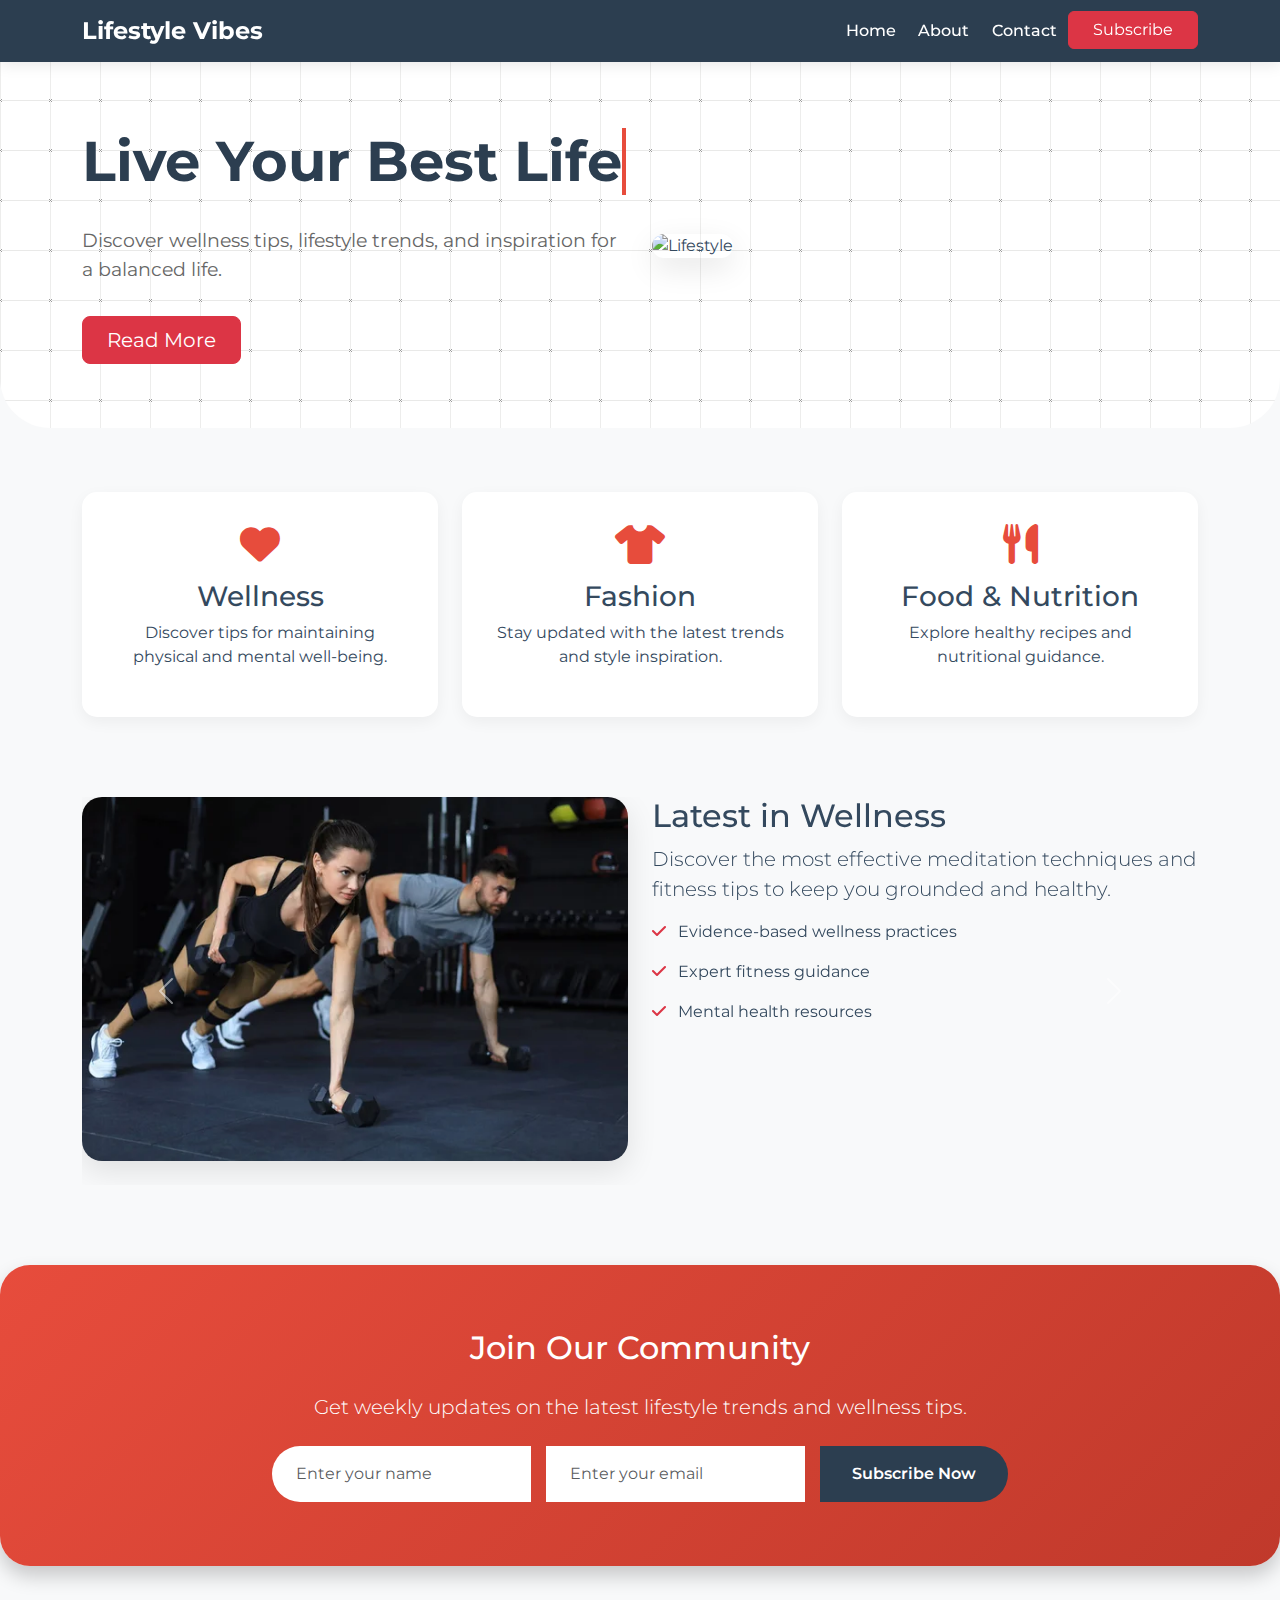
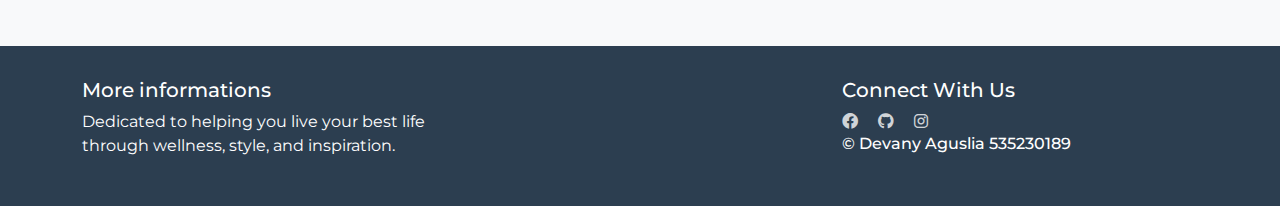
==== index.html @ 09cdf53d "Push lifestyle" ====
<!DOCTYPE html>
<html lang="en">

<head>
  <meta charset="UTF-8" />
  <meta name="viewport" content="width=device-width, initial-scale=1" />
  <title>Modern Lifestyle Theme</title>
  <link href="https://cdn.jsdelivr.net/npm/bootstrap@5.3.0-alpha1/dist/css/bootstrap.min.css" rel="stylesheet" />
  <link href="https://cdnjs.cloudflare.com/ajax/libs/font-awesome/6.0.0/css/all.min.css" rel="stylesheet" />
  <style>
    @import url('https://fonts.googleapis.com/css2?family=Montserrat:wght@300;400;500;600;700&display=swap');

    :root {
      --primary-color: #2c3e50;
      --accent-color: #e74c3c;
      --text-color: #34495e;
      --light-bg: #f8f9fa;
    }

    body {
      font-family: 'Montserrat', sans-serif;
      background-color: var(--light-bg);
      color: var(--text-color);
    }

    /* Cool infinite background scrolling animation. */
    @keyframes bg-scrolling {
      0% {
        background-position: 50px 50px;
      }

      100% {
        background-position: 100px 100px;
      }
    }

    /* Main styles */
    nav {
      background: var(--primary-color);
      backdrop-filter: blur(10px);
      box-shadow: 0 2px 15px rgba(0, 0, 0, 0.1);
    }

    nav .nav-link {
      color: white !important;
      font-weight: 500;
      padding: 0.5rem 1rem;
      margin: 0 0.2rem;
      border-radius: 5px;
      transition: all 0.3s ease;
    }

    .navbar-brand {
      font-weight: 700;
      color: white !important;
      font-size: 1.5rem;
    }

    .navbar-brand:hover {
      color: var(--accent-color) !important;
    }

    nav .nav-link:hover {
      color: var(--accent-color) !important;
    }

    @keyframes typing {
      0% {
        width: 0;
        opacity: 0;
      }

      50% {
        opacity: 1;
      }

      100% {
        width: 100%;
      }
    }

    .hero-title {
      display: inline-block;
      overflow: hidden;
      white-space: nowrap;
      border-right: 4px solid var(--accent-color);
      animation: typing 4s steps(40, end), blink-caret 0.75s step-end infinite;
    }

    @keyframes blink-caret {
      50% {
        border-color: transparent;
      }
    }

    .hero-section {
      padding: 8rem 0 4rem 0;
      margin-bottom: 4rem;
      border-radius: 0 0 50px 50px;
      background: url("[data-uri]") repeat 0 0;
      animation: bg-scrolling 10s infinite alternate;
    }

    .hero-title {
      font-size: 3.5rem;
      font-weight: 700;
      color: var(--primary-color);
      margin-bottom: 1.5rem;
    }

    .hero-subtitle {
      font-size: 1.2rem;
      color: #666;
      margin-bottom: 2rem;
    }

    .category-card {
      background: white;
      border-radius: 15px;
      padding: 2rem;
      margin-bottom: 2rem;
      transition: transform 0.3s ease, box-shadow 0.3s ease;
      border: none;
      box-shadow: 0 5px 15px rgba(0, 0, 0, 0.05);
    }

    .category-card:hover {
      transform: translateY(-5px);
      box-shadow: 0 8px 25px rgba(0, 0, 0, 0.1);
    }

    .category-icon {
      font-size: 2.5rem;
      color: var(--accent-color);
      margin-bottom: 1rem;
    }

    .featured-image {
      border-radius: 20px;
      box-shadow: 0 10px 30px rgba(0, 0, 0, 0.1);
      transition: transform 0.3s ease;
    }

    .featured-image:hover {
      transform: scale(1.02);
    }

    .subscribe-section {
      background: linear-gradient(135deg, #e74c3c 0%, #c0392b 100%);
      color: white;
      padding: 4rem 0;
      border-radius: 30px;
      margin: 5rem 0;
      box-shadow: 0 10px 20px rgba(0, 0, 0, 0.2);
    }

    .subscribe-form input {
      border: none;
      padding: 1rem 1.5rem;
      border-radius: 50px;
      margin-right: 1rem;
      transition: all 0.3s ease;
    }

    .subscribe-form input:focus {
      outline: none;
      box-shadow: 0 0 5px rgba(231, 76, 60, 0.7);
    }

    .btn-subscribe {
      background-color: var(--primary-color);
      color: white;
      border-radius: 50px;
      padding: 1rem 2rem;
      font-weight: 600;
      border: none;
      transition: all 0.3s ease;
    }

    .btn-subscribe:hover {
      background-color: #1a252f;
      transform: translateY(-2px);
    }

    footer {
      background-color: var(--primary-color);
      color: white;
      padding: 2rem 0;
      margin-top: 4rem;
    }

    footer a {
      color: rgba(255, 255, 255, 0.8);
      text-decoration: none;
      transition: color 0.3s ease;
    }

    footer a:hover {
      color: white;
    }
  </style>
</head>

<body>
  <!-- Navbar -->
  <nav class="navbar navbar-expand-lg fixed-top">
    <div class="container">
      <a class="navbar-brand" href="#home">Lifestyle Vibes</a>
      <div class="collapse navbar-collapse" id="navbarNav">
        <ul class="navbar-nav ms-auto">
          <li class="nav-item">
            <a class="nav-link active" href="#home">Home</a>
          </li>
          <li class="nav-item">
            <a class="nav-link" href="#about">About</a>
          </li>
          <li class="nav-item">
            <a class="nav-link" href="#contact">Contact</a>
          </li>
          <li class="nav-item">
            <a class="btn btn-danger px-4" href="#contact">Subscribe</a>
          </li>
        </ul>
      </div>
    </div>
  </nav>


  <!-- Hero Section -->
  <section id="home" class="hero-section">
    <div class="container">
      <div class="row align-items-center">
        <div class="col-lg-6">
          <h1 class="hero-title">Live Your Best Life</h1>
          <p class="hero-subtitle">Discover wellness tips, lifestyle trends, and inspiration for a balanced life.</p>
          <a href="https://www.healthline.com/nutrition/27-health-and-nutrition-tips#sodas"
            class="btn btn-danger btn-lg px-4">Read More</a>
        </div>
        <div class="col-lg-6">
          <img
            src="https://images.unsplash.com/photo-1507919909716-c8262e491cde?q=80&w=1932&auto=format&fit=crop&ixlib=rb-4.0.3&ixid=M3wxMjA3fDB8MHxwaG90by1wYWdlfHx8fGVufDB8fHx8fA%3D%3D"
            alt="Lifestyle" class="img-fluid featured-image">
        </div>
      </div>
    </div>
  </section>

  <!-- Categories -->
  <section id="about" class="container">
    <div class="row">
      <div class="col-md-4">
        <div class="category-card text-center">
          <i class="fas fa-heart category-icon"></i>
          <h3>Wellness</h3>
          <p>Discover tips for maintaining physical and mental well-being.</p>
        </div>
      </div>
      <div class="col-md-4">
        <div class="category-card text-center">
          <i class="fas fa-tshirt category-icon"></i>
          <h3>Fashion</h3>
          <p>Stay updated with the latest trends and style inspiration.</p>
        </div>
      </div>
      <div class="col-md-4">
        <div class="category-card text-center">
          <i class="fas fa-utensils category-icon"></i>
          <h3>Food & Nutrition</h3>
          <p>Explore healthy recipes and nutritional guidance.</p>
        </div>
      </div>
    </div>
  </section>

  <!-- Featured Content Carousel -->
  <section class="container mt-5">
    <div id="featuredCarousel" class="carousel slide" data-bs-ride="carousel" data-bs-interval="1800">
      <div class="carousel-inner">
        <!-- Carousel Item 1 -->
        <div class="carousel-item active">
          <div class="row">
            <div class="col-lg-6">
              <img src="img/fitness.jpg" alt="Featured content 1" class="img-fluid featured-image mb-4">
            </div>
            <div class="col-lg-6">
              <h2>Latest in Wellness</h2>
              <p class="lead">Discover the most effective meditation techniques and fitness tips to keep you grounded
                and
                healthy.</p>
              <ul class="list-unstyled">
                <li class="mb-3"><i class="fas fa-check text-danger me-2"></i> Evidence-based wellness practices</li>
                <li class="mb-3"><i class="fas fa-check text-danger me-2"></i> Expert fitness guidance</li>
                <li class="mb-3"><i class="fas fa-check text-danger me-2"></i> Mental health resources</li>
              </ul>
            </div>
          </div>
        </div>

        <!-- Carousel Item 2 -->
        <div class="carousel-item">
          <div class="row">
            <div class="col-lg-6">
              <img src="img/health-eating.jpg" alt="Featured content 2" class="img-fluid featured-image mb-4">
            </div>
            <div class="col-lg-6">
              <h2>Healthy Eating Habits</h2>
              <p class="lead">Explore the best ways to maintain a balanced diet and stay energized throughout the day.
              </p>
              <ul class="list-unstyled">
                <li class="mb-3"><i class="fas fa-check text-danger me-2"></i> Nutritional advice</li>
                <li class="mb-3"><i class="fas fa-check text-danger me-2"></i> Healthy recipes</li>
                <li class="mb-3"><i class="fas fa-check text-danger me-2"></i> Expert opinions on food habits</li>
              </ul>
            </div>
          </div>
        </div>

        <!-- Carousel Item 3 -->
        <div class="carousel-item">
          <div class="row">
            <div class="col-lg-6">
              <img src="img/mental.jpg" alt="Featured content 3" class="img-fluid featured-image mb-4">
            </div>
            <div class="col-lg-6">
              <h2>Mental Well-being</h2>
              <p class="lead">Learn more about mindfulness practices and mental health support for a balanced life.</p>
              <ul class="list-unstyled">
                <li class="mb-3"><i class="fas fa-check text-danger me-2"></i> Mental health resources</li>
                <li class="mb-3"><i class="fas fa-check text-danger me-2"></i> Mindfulness techniques</li>
                <li class="mb-3"><i class="fas fa-check text-danger me-2"></i> Stress-relief strategies</li>
              </ul>
            </div>
          </div>
        </div>
      </div>

      <!-- Carousel Controls -->
      <button class="carousel-control-prev" type="button" data-bs-target="#featuredCarousel" data-bs-slide="prev">
        <span class="carousel-control-prev-icon" aria-hidden="true"></span>
        <span class="visually-hidden">Previous</span>
      </button>
      <button class="carousel-control-next" type="button" data-bs-target="#featuredCarousel" data-bs-slide="next">
        <span class="carousel-control-next-icon" aria-hidden="true"></span>
        <span class="visually-hidden">Next</span>
      </button>
    </div>
  </section>


  <!-- Subscribe Section -->
  <section id="contact" class="subscribe-section">
    <div class="container text-center">
      <h2 class="mb-4">Join Our Community</h2>
      <p class="lead mb-4">Get weekly updates on the latest lifestyle trends and wellness tips.</p>
      <form class="subscribe-form">
        <div class="row justify-content-center">
          <div class="col-md-8">
            <div class="input-group">
              <input type="text" id="name" class="form-control" placeholder="Enter your name" required>
              <input type="email" id="email" class="form-control" placeholder="Enter your email" required>
              <button class="btn-subscribe" type="submit">Subscribe Now</button>
            </div>
          </div>
        </div>
      </form>
    </div>
  </section>


  <!-- Footer -->
  <footer>
    <div class="container">
      <div class="row">
        <div class="col-md-4">
          <h5>More informations</h5>
          <p>Dedicated to helping you live your best life through wellness, style, and inspiration.</p>
        </div>
        <div class="col-md-4">

        </div>
        <div class="col-md-4">
          <h5>Connect With Us</h5>
          <div class="social-icons">
            <a href="https://www.facebook.com/devanyaguslia29" class="me-3"><i class="fab fa-facebook"></i></a>
            <a href="https://github.com/DevanyAguslia" class="me-3"><i class="fab fa-github"></i></a>
            <a href="https://www.instagram.com/devany.aguslia/" class="me-3"><i class="fab fa-instagram"></i></a>
            <h6>© Devany Aguslia 535230189</h6>
          </div>
        </div>
      </div>
    </div>
  </footer>

  <!-- Bootstrap & jQuery -->
  <script src="https://cdn.jsdelivr.net/npm/bootstrap@5.3.0-alpha1/dist/js/bootstrap.bundle.min.js"></script>
  <script src="https://code.jquery.com/jquery-3.6.0.min.js"></script>

  <!-- Custom Script for LocalStorage -->
  <script>
    $(document).ready(function () {
      // When the form is submitted
      $('.subscribe-form').on('submit', function (event) {
        event.preventDefault(); // Prevent form from reloading the page

        // Get values from the name and email inputs
        var name = $('#name').val();
        var email = $('#email').val();

        // Save name and email to localStorage
        if (name && email) {
          localStorage.setItem('subscriberName', name);
          localStorage.setItem('subscriberEmail', email);
          alert('Name saved: ' + name + '\nEmail saved: ' + email);

          // Clear input fields after submission
          $('#name').val('');
          $('#email').val('');
        } else {
          alert('Please enter your name and email.');
        }
      });
    });
  </script>
</body>

</html>
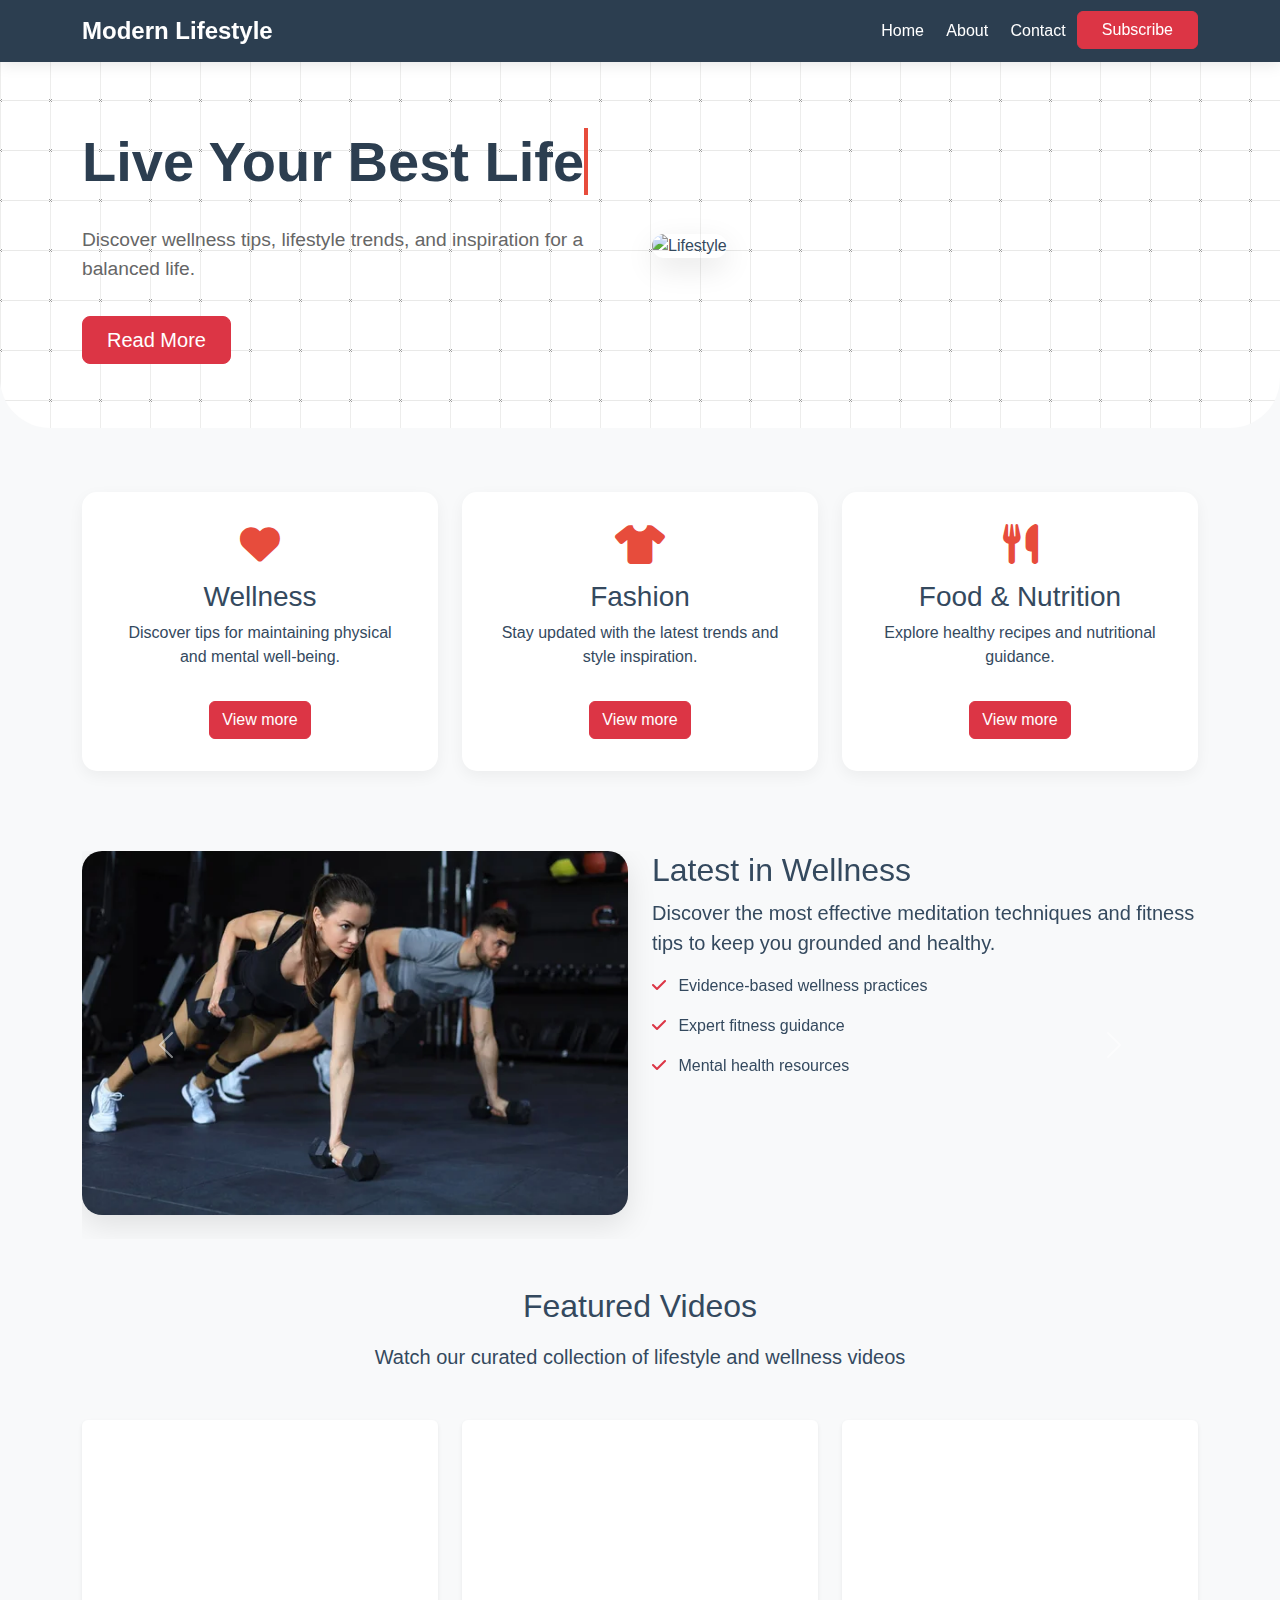
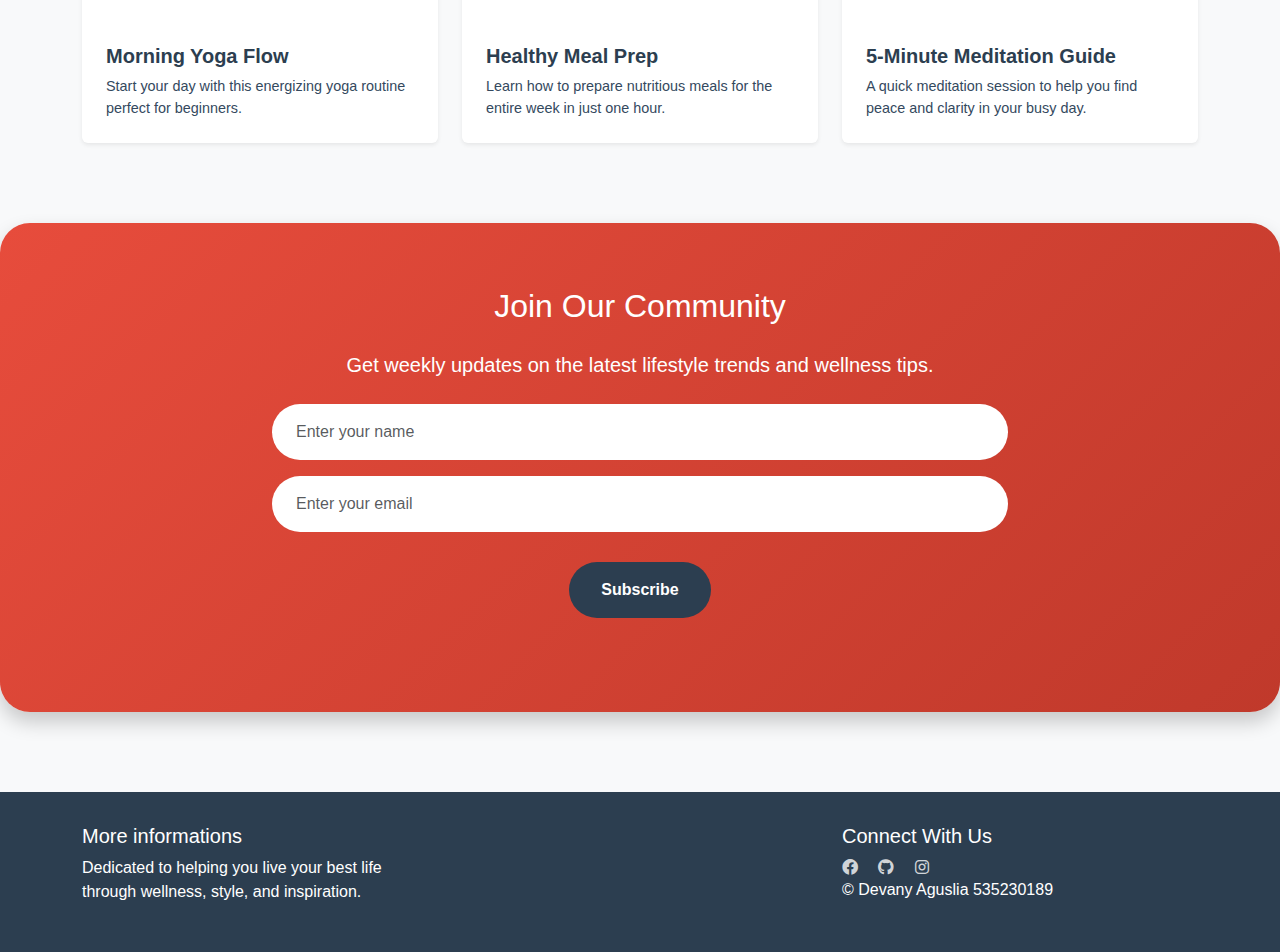
==== commit 0bb04cf1: "Push dari devany" ====
--- a/index.html
+++ b/index.html
@@ -4,208 +4,21 @@
 <head>
   <meta charset="UTF-8" />
   <meta name="viewport" content="width=device-width, initial-scale=1" />
-  <title>Modern Lifestyle Theme</title>
+  <title>Modern Lifestyle</title>
   <link href="https://cdn.jsdelivr.net/npm/bootstrap@5.3.0-alpha1/dist/css/bootstrap.min.css" rel="stylesheet" />
   <link href="https://cdnjs.cloudflare.com/ajax/libs/font-awesome/6.0.0/css/all.min.css" rel="stylesheet" />
-  <style>
-    @import url('https://fonts.googleapis.com/css2?family=Montserrat:wght@300;400;500;600;700&display=swap');
-
-    :root {
-      --primary-color: #2c3e50;
-      --accent-color: #e74c3c;
-      --text-color: #34495e;
-      --light-bg: #f8f9fa;
-    }
-
-    body {
-      font-family: 'Montserrat', sans-serif;
-      background-color: var(--light-bg);
-      color: var(--text-color);
-    }
-
-    /* Cool infinite background scrolling animation. */
-    @keyframes bg-scrolling {
-      0% {
-        background-position: 50px 50px;
-      }
-
-      100% {
-        background-position: 100px 100px;
-      }
-    }
-
-    /* Main styles */
-    nav {
-      background: var(--primary-color);
-      backdrop-filter: blur(10px);
-      box-shadow: 0 2px 15px rgba(0, 0, 0, 0.1);
-    }
-
-    nav .nav-link {
-      color: white !important;
-      font-weight: 500;
-      padding: 0.5rem 1rem;
-      margin: 0 0.2rem;
-      border-radius: 5px;
-      transition: all 0.3s ease;
-    }
-
-    .navbar-brand {
-      font-weight: 700;
-      color: white !important;
-      font-size: 1.5rem;
-    }
-
-    .navbar-brand:hover {
-      color: var(--accent-color) !important;
-    }
-
-    nav .nav-link:hover {
-      color: var(--accent-color) !important;
-    }
-
-    @keyframes typing {
-      0% {
-        width: 0;
-        opacity: 0;
-      }
-
-      50% {
-        opacity: 1;
-      }
-
-      100% {
-        width: 100%;
-      }
-    }
-
-    .hero-title {
-      display: inline-block;
-      overflow: hidden;
-      white-space: nowrap;
-      border-right: 4px solid var(--accent-color);
-      animation: typing 4s steps(40, end), blink-caret 0.75s step-end infinite;
-    }
-
-    @keyframes blink-caret {
-      50% {
-        border-color: transparent;
-      }
-    }
-
-    .hero-section {
-      padding: 8rem 0 4rem 0;
-      margin-bottom: 4rem;
-      border-radius: 0 0 50px 50px;
-      background: url("[data-uri]") repeat 0 0;
-      animation: bg-scrolling 10s infinite alternate;
-    }
-
-    .hero-title {
-      font-size: 3.5rem;
-      font-weight: 700;
-      color: var(--primary-color);
-      margin-bottom: 1.5rem;
-    }
-
-    .hero-subtitle {
-      font-size: 1.2rem;
-      color: #666;
-      margin-bottom: 2rem;
-    }
-
-    .category-card {
-      background: white;
-      border-radius: 15px;
-      padding: 2rem;
-      margin-bottom: 2rem;
-      transition: transform 0.3s ease, box-shadow 0.3s ease;
-      border: none;
-      box-shadow: 0 5px 15px rgba(0, 0, 0, 0.05);
-    }
-
-    .category-card:hover {
-      transform: translateY(-5px);
-      box-shadow: 0 8px 25px rgba(0, 0, 0, 0.1);
-    }
-
-    .category-icon {
-      font-size: 2.5rem;
-      color: var(--accent-color);
-      margin-bottom: 1rem;
-    }
-
-    .featured-image {
-      border-radius: 20px;
-      box-shadow: 0 10px 30px rgba(0, 0, 0, 0.1);
-      transition: transform 0.3s ease;
-    }
-
-    .featured-image:hover {
-      transform: scale(1.02);
-    }
-
-    .subscribe-section {
-      background: linear-gradient(135deg, #e74c3c 0%, #c0392b 100%);
-      color: white;
-      padding: 4rem 0;
-      border-radius: 30px;
-      margin: 5rem 0;
-      box-shadow: 0 10px 20px rgba(0, 0, 0, 0.2);
-    }
-
-    .subscribe-form input {
-      border: none;
-      padding: 1rem 1.5rem;
-      border-radius: 50px;
-      margin-right: 1rem;
-      transition: all 0.3s ease;
-    }
-
-    .subscribe-form input:focus {
-      outline: none;
-      box-shadow: 0 0 5px rgba(231, 76, 60, 0.7);
-    }
-
-    .btn-subscribe {
-      background-color: var(--primary-color);
-      color: white;
-      border-radius: 50px;
-      padding: 1rem 2rem;
-      font-weight: 600;
-      border: none;
-      transition: all 0.3s ease;
-    }
-
-    .btn-subscribe:hover {
-      background-color: #1a252f;
-      transform: translateY(-2px);
-    }
-
-    footer {
-      background-color: var(--primary-color);
-      color: white;
-      padding: 2rem 0;
-      margin-top: 4rem;
-    }
-
-    footer a {
-      color: rgba(255, 255, 255, 0.8);
-      text-decoration: none;
-      transition: color 0.3s ease;
-    }
-
-    footer a:hover {
-      color: white;
-    }
-  </style>
+  <link href="style.css" rel="stylesheet" />
 </head>
 
 <body>
   <!-- Navbar -->
   <nav class="navbar navbar-expand-lg fixed-top">
     <div class="container">
-      <a class="navbar-brand" href="#home">Lifestyle Vibes</a>
+      <a class="navbar-brand" href="#home">Modern Lifestyle</a>
+      <button class="navbar-toggler" type="button" data-bs-toggle="collapse" data-bs-target="#navbarNav"
+        aria-controls="navbarNav" aria-expanded="false" aria-label="Toggle navigation">
+        <span class="navbar-toggler-icon"></span>
+      </button>
       <div class="collapse navbar-collapse" id="navbarNav">
         <ul class="navbar-nav ms-auto">
           <li class="nav-item">
@@ -225,8 +38,7 @@
     </div>
   </nav>
 
-
-  <!-- Hero Section -->
+  <!-- Hero Section (Home) -->
   <section id="home" class="hero-section">
     <div class="container">
       <div class="row align-items-center">
@@ -245,7 +57,7 @@
     </div>
   </section>
 
-  <!-- Categories -->
+  <!-- Categories (About) -->
   <section id="about" class="container">
     <div class="row">
       <div class="col-md-4">
@@ -253,6 +65,7 @@
           <i class="fas fa-heart category-icon"></i>
           <h3>Wellness</h3>
           <p>Discover tips for maintaining physical and mental well-being.</p>
+          <a href="wellness.html" class="btn btn-danger mt-3">View more</a>
         </div>
       </div>
       <div class="col-md-4">
@@ -260,6 +73,7 @@
           <i class="fas fa-tshirt category-icon"></i>
           <h3>Fashion</h3>
           <p>Stay updated with the latest trends and style inspiration.</p>
+          <a href="fashion.html" class="btn btn-danger mt-3">View more</a>
         </div>
       </div>
       <div class="col-md-4">
@@ -267,6 +81,7 @@
           <i class="fas fa-utensils category-icon"></i>
           <h3>Food & Nutrition</h3>
           <p>Explore healthy recipes and nutritional guidance.</p>
+          <a href="food.html" class="btn btn-danger mt-3">View more</a>
         </div>
       </div>
     </div>
@@ -285,8 +100,7 @@
             <div class="col-lg-6">
               <h2>Latest in Wellness</h2>
               <p class="lead">Discover the most effective meditation techniques and fitness tips to keep you grounded
-                and
-                healthy.</p>
+                and healthy.</p>
               <ul class="list-unstyled">
                 <li class="mb-3"><i class="fas fa-check text-danger me-2"></i> Evidence-based wellness practices</li>
                 <li class="mb-3"><i class="fas fa-check text-danger me-2"></i> Expert fitness guidance</li>
@@ -346,8 +160,56 @@
     </div>
   </section>
 
-
-  <!-- Subscribe Section -->
+  <!-- Video Section -->
+  <section class="container mt-5 mb-5">
+    <div class="text-center mb-5">
+      <h2 class="mb-3">Featured Videos</h2>
+      <p class="lead">Watch our curated collection of lifestyle and wellness videos</p>
+    </div>
+
+    <div class="row g-4">
+      <!-- Video Card 1 -->
+      <div class="col-md-4">
+        <div class="card h-100 border-0 shadow-sm">
+          <div class="ratio ratio-16x9">
+            <iframe src="https://www.youtube.com/embed/hmFQqjMF_f0" title="Morning Yoga Flow" allowfullscreen></iframe>
+          </div>
+          <div class="card-body">
+            <h5 class="card-title">Morning Yoga Flow</h5>
+            <p class="card-text">Start your day with this energizing yoga routine perfect for beginners.</p>
+          </div>
+        </div>
+      </div>
+
+      <!-- Video Card 2 -->
+      <div class="col-md-4">
+        <div class="card h-100 border-0 shadow-sm">
+          <div class="ratio ratio-16x9">
+            <iframe src="https://www.youtube.com/embed/ERysyFbJH7w" title="Your Video Title" allowfullscreen></iframe>
+          </div>
+          <div class="card-body">
+            <h5 class="card-title">Healthy Meal Prep</h5>
+            <p class="card-text">Learn how to prepare nutritious meals for the entire week in just one hour.</p>
+          </div>
+        </div>
+      </div>
+
+      <!-- Video Card 3 -->
+      <div class="col-md-4">
+        <div class="card h-100 border-0 shadow-sm">
+          <div class="ratio ratio-16x9">
+            <iframe src="https://www.youtube.com/embed/ZToicYcHIOU" title="Meditation Guide" allowfullscreen></iframe>
+          </div>
+          <div class="card-body">
+            <h5 class="card-title">5-Minute Meditation Guide</h5>
+            <p class="card-text">A quick meditation session to help you find peace and clarity in your busy day.</p>
+          </div>
+        </div>
+      </div>
+    </div>
+  </section>
+
+  <!-- Subscribe Section (Contact) -->
   <section id="contact" class="subscribe-section">
     <div class="container text-center">
       <h2 class="mb-4">Join Our Community</h2>
@@ -355,11 +217,16 @@
       <form class="subscribe-form">
         <div class="row justify-content-center">
           <div class="col-md-8">
-            <div class="input-group">
+            <!-- Input Name -->
+            <div class="form-group">
               <input type="text" id="name" class="form-control" placeholder="Enter your name" required>
+            </div>
+            <!-- Input Email -->
+            <div class="form-group mt-3">
               <input type="email" id="email" class="form-control" placeholder="Enter your email" required>
-              <button class="btn-subscribe" type="submit">Subscribe Now</button>
-            </div>
+            </div>
+            <!-- Submit Button -->
+            <button class="btn-subscribe" type="submit">Subscribe</button>
           </div>
         </div>
       </form>
@@ -376,7 +243,6 @@
           <p>Dedicated to helping you live your best life through wellness, style, and inspiration.</p>
         </div>
         <div class="col-md-4">
-
         </div>
         <div class="col-md-4">
           <h5>Connect With Us</h5>
@@ -391,36 +257,10 @@
     </div>
   </footer>
 
-  <!-- Bootstrap & jQuery -->
+  <!-- jQuery -->
   <script src="https://cdn.jsdelivr.net/npm/bootstrap@5.3.0-alpha1/dist/js/bootstrap.bundle.min.js"></script>
   <script src="https://code.jquery.com/jquery-3.6.0.min.js"></script>
-
-  <!-- Custom Script for LocalStorage -->
-  <script>
-    $(document).ready(function () {
-      // When the form is submitted
-      $('.subscribe-form').on('submit', function (event) {
-        event.preventDefault(); // Prevent form from reloading the page
-
-        // Get values from the name and email inputs
-        var name = $('#name').val();
-        var email = $('#email').val();
-
-        // Save name and email to localStorage
-        if (name && email) {
-          localStorage.setItem('subscriberName', name);
-          localStorage.setItem('subscriberEmail', email);
-          alert('Name saved: ' + name + '\nEmail saved: ' + email);
-
-          // Clear input fields after submission
-          $('#name').val('');
-          $('#email').val('');
-        } else {
-          alert('Please enter your name and email.');
-        }
-      });
-    });
-  </script>
+  <script src="script.js"></script>
 </body>
 
 </html>--- a/style.css
+++ b/style.css
@@ -0,0 +1,236 @@
+ :root {
+     --primary-color: #2c3e50;
+     --accent-color: #e74c3c;
+     --text-color: #34495e;
+     --light-bg: #f8f9fa;
+ }
+
+ body {
+     font-family: 'Montserrat', sans-serif;
+     background-color: var(--light-bg);
+     color: var(--text-color);
+ }
+
+ /* Cool infinite background scrolling animation. */
+ @keyframes bg-scrolling {
+     0% {
+         background-position: 50px 50px;
+     }
+
+     100% {
+         background-position: 100px 100px;
+     }
+ }
+
+ /* navbar */
+ nav {
+     background: var(--primary-color);
+     backdrop-filter: blur(10px);
+     box-shadow: 0 2px 15px rgba(0, 0, 0, 0.1);
+ }
+
+ nav .nav-link {
+     color: white !important;
+     font-weight: 500;
+     padding: 0.5rem 1rem;
+     margin: 0 0.2rem;
+     border-radius: 5px;
+     transition: all 0.3s ease;
+ }
+
+ .navbar-toggler {
+     background: rgb(250, 250, 250);
+ }
+
+ .navbar-toggler-icon {
+     background-color: white;
+ }
+
+ .navbar-brand {
+     font-weight: 700;
+     color: white !important;
+     font-size: 1.5rem;
+ }
+
+ .navbar-brand:hover {
+     color: var(--accent-color) !important;
+ }
+
+ nav .nav-link:hover {
+     color: var(--accent-color) !important;
+ }
+
+ @keyframes typing {
+     0% {
+         width: 0;
+         opacity: 0;
+     }
+
+     50% {
+         opacity: 1;
+     }
+
+     100% {
+         width: 100%;
+     }
+ }
+
+ .hero-title {
+     display: inline-block;
+     overflow: hidden;
+     white-space: nowrap;
+     border-right: 4px solid var(--accent-color);
+     animation: typing 4s steps(40, end), blink-caret 0.75s step-end infinite;
+ }
+
+ @keyframes blink-caret {
+     50% {
+         border-color: transparent;
+     }
+ }
+
+ .hero-section {
+     padding: 8rem 0 4rem 0;
+     margin-bottom: 4rem;
+     border-radius: 0 0 50px 50px;
+     background: url("[data-uri]") repeat 0 0;
+     animation: bg-scrolling 10s infinite alternate;
+ }
+
+ .hero-title {
+     font-size: 3.5rem;
+     font-weight: 700;
+     color: var(--primary-color);
+     margin-bottom: 1.5rem;
+ }
+
+ .hero-subtitle {
+     font-size: 1.2rem;
+     color: #666;
+     margin-bottom: 2rem;
+ }
+
+ .category-card {
+     background: white;
+     border-radius: 15px;
+     padding: 2rem;
+     margin-bottom: 2rem;
+     transition: transform 0.3s ease, box-shadow 0.3s ease;
+     border: none;
+     box-shadow: 0 5px 15px rgba(0, 0, 0, 0.05);
+ }
+
+ .category-card:hover {
+     transform: translateY(-5px);
+     box-shadow: 0 8px 25px rgba(0, 0, 0, 0.1);
+ }
+
+ .category-icon.category-icon>.card {
+     transition: transform 0.3s ease-in-out;
+     border-radius: 15px;
+     overflow: hidden;
+ }
+
+ .card:hover {
+     transform: translateY(-5px);
+ }
+
+ .card iframe {
+     border-radius: 15px 15px 0 0;
+ }
+
+ .card-body {
+     padding: 1.5rem;
+ }
+
+ .card-title {
+     color: var(--primary-color);
+     font-weight: 600;
+ }
+
+ .card-text {
+     color: var(--text-color);
+     font-size: 0.9rem;
+ }
+
+ .category-icon {
+     font-size: 2.5rem;
+     color: var(--accent-color);
+     margin-bottom: 1rem;
+ }
+
+ .featured-image {
+     border-radius: 20px;
+     box-shadow: 0 10px 30px rgba(0, 0, 0, 0.1);
+     transition: transform 0.3s ease;
+ }
+
+ .featured-image:hover {
+     transform: scale(1.02);
+ }
+
+ .subscribe-section {
+     background: linear-gradient(135deg, #e74c3c 0%, #c0392b 100%);
+     color: white;
+     padding: 4rem 0;
+     border-radius: 30px;
+     margin: 5rem 0;
+     box-shadow: 0 10px 20px rgba(0, 0, 0, 0.2);
+ }
+
+ .subscribe-form input {
+     border: none;
+     padding: 1rem 1.5rem;
+     border-radius: 50px;
+     margin-right: 1rem;
+     transition: all 0.3s ease;
+ }
+
+ .subscribe-form input:focus {
+     outline: none;
+     box-shadow: 0 0 5px rgba(231, 76, 60, 0.7);
+ }
+
+ .btn-subscribe {
+     background-color: var(--primary-color);
+     color: white;
+     border-radius: 50px;
+     padding: 1rem 2rem;
+     font-weight: 600;
+     margin: 30px;
+     border: none;
+     transition: all 0.3s ease;
+ }
+
+ .btn-subscribe:hover {
+     background-color: #1a252f;
+     transform: translateY(-2px);
+ }
+
+ footer {
+     background-color: var(--primary-color);
+     color: white;
+     padding: 2rem 0;
+     margin-top: 4rem;
+ }
+
+ footer a {
+     color: rgba(255, 255, 255, 0.8);
+     text-decoration: none;
+     transition: color 0.3s ease;
+ }
+
+ footer a:hover {
+     color: white;
+ }
+
+ /* Media query untuk perangkat dengan lebar maksimum 768px (tablet dan mobile) */
+ @media (max-width: 768px) {
+     .hero-title {
+         font-size: 2.5rem;
+     }
+
+     .hero-subtitle {
+         font-size: 1rem;
+     }
+ }